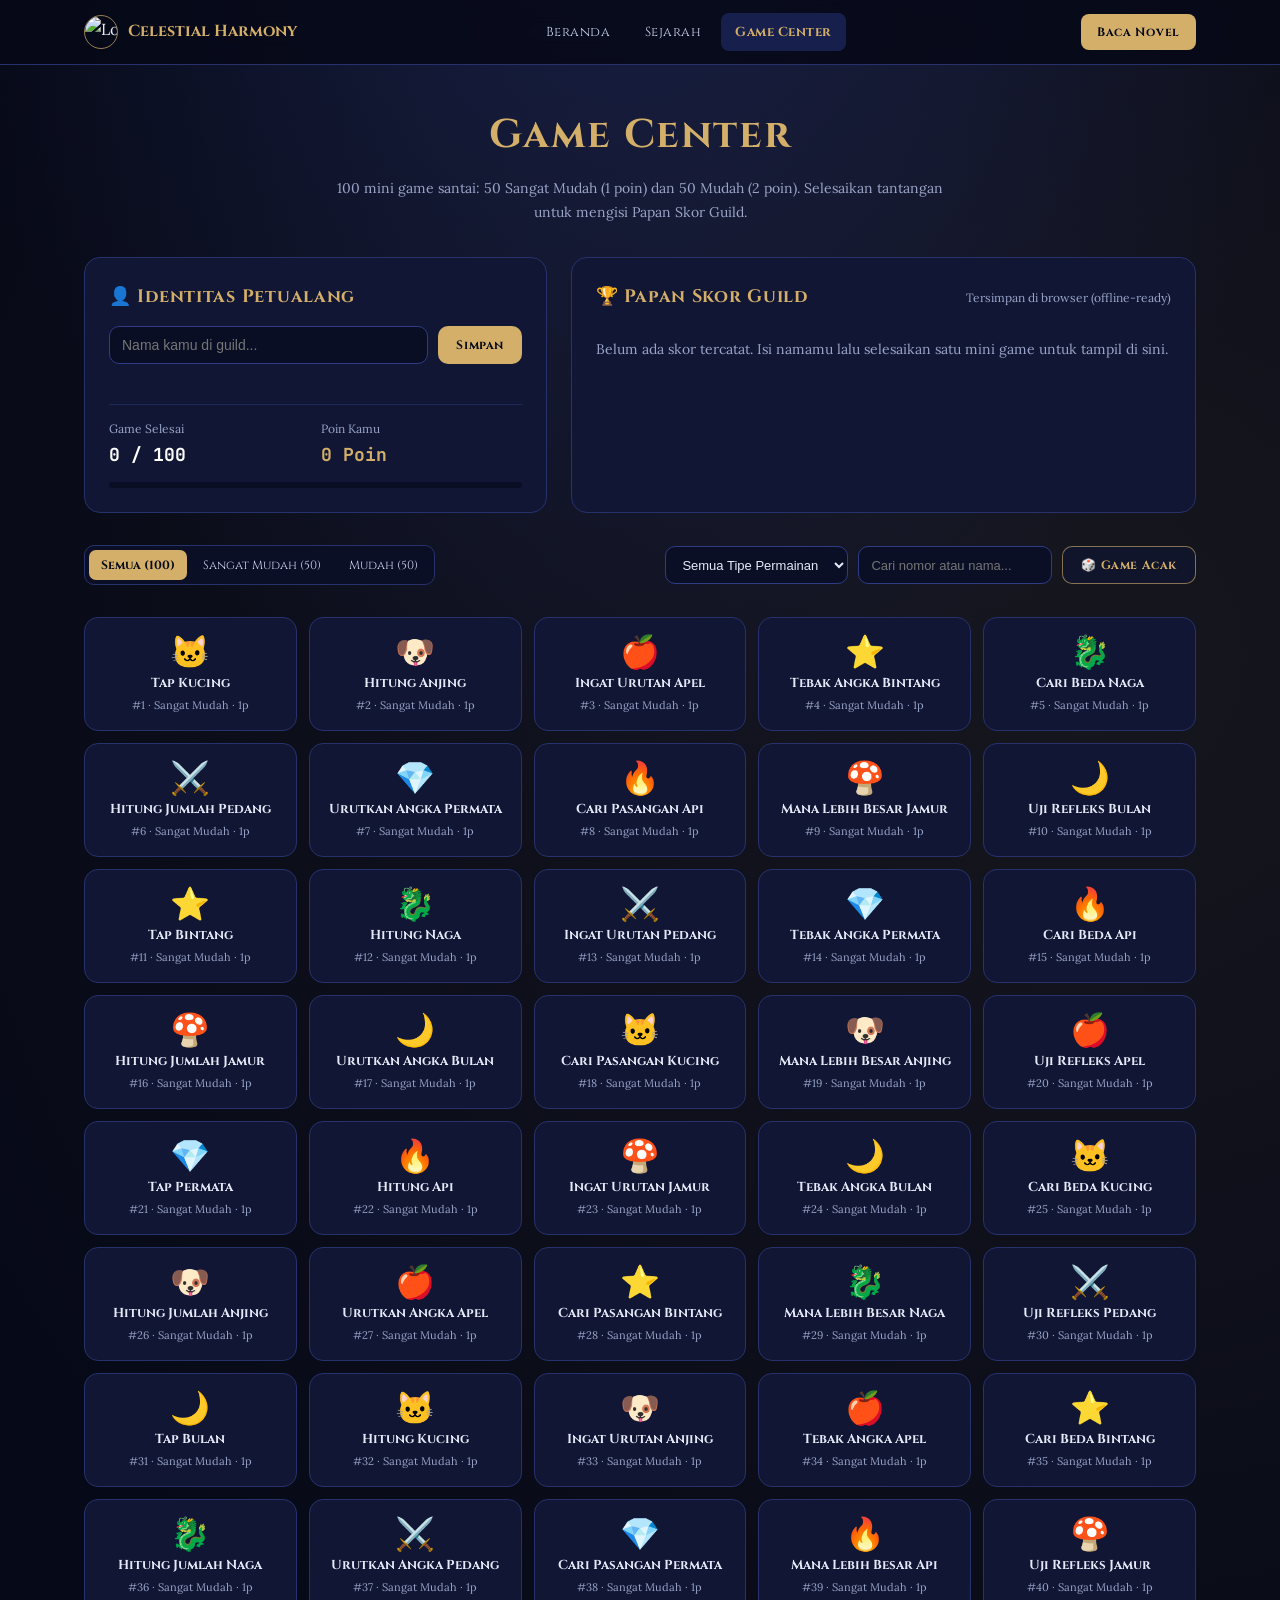
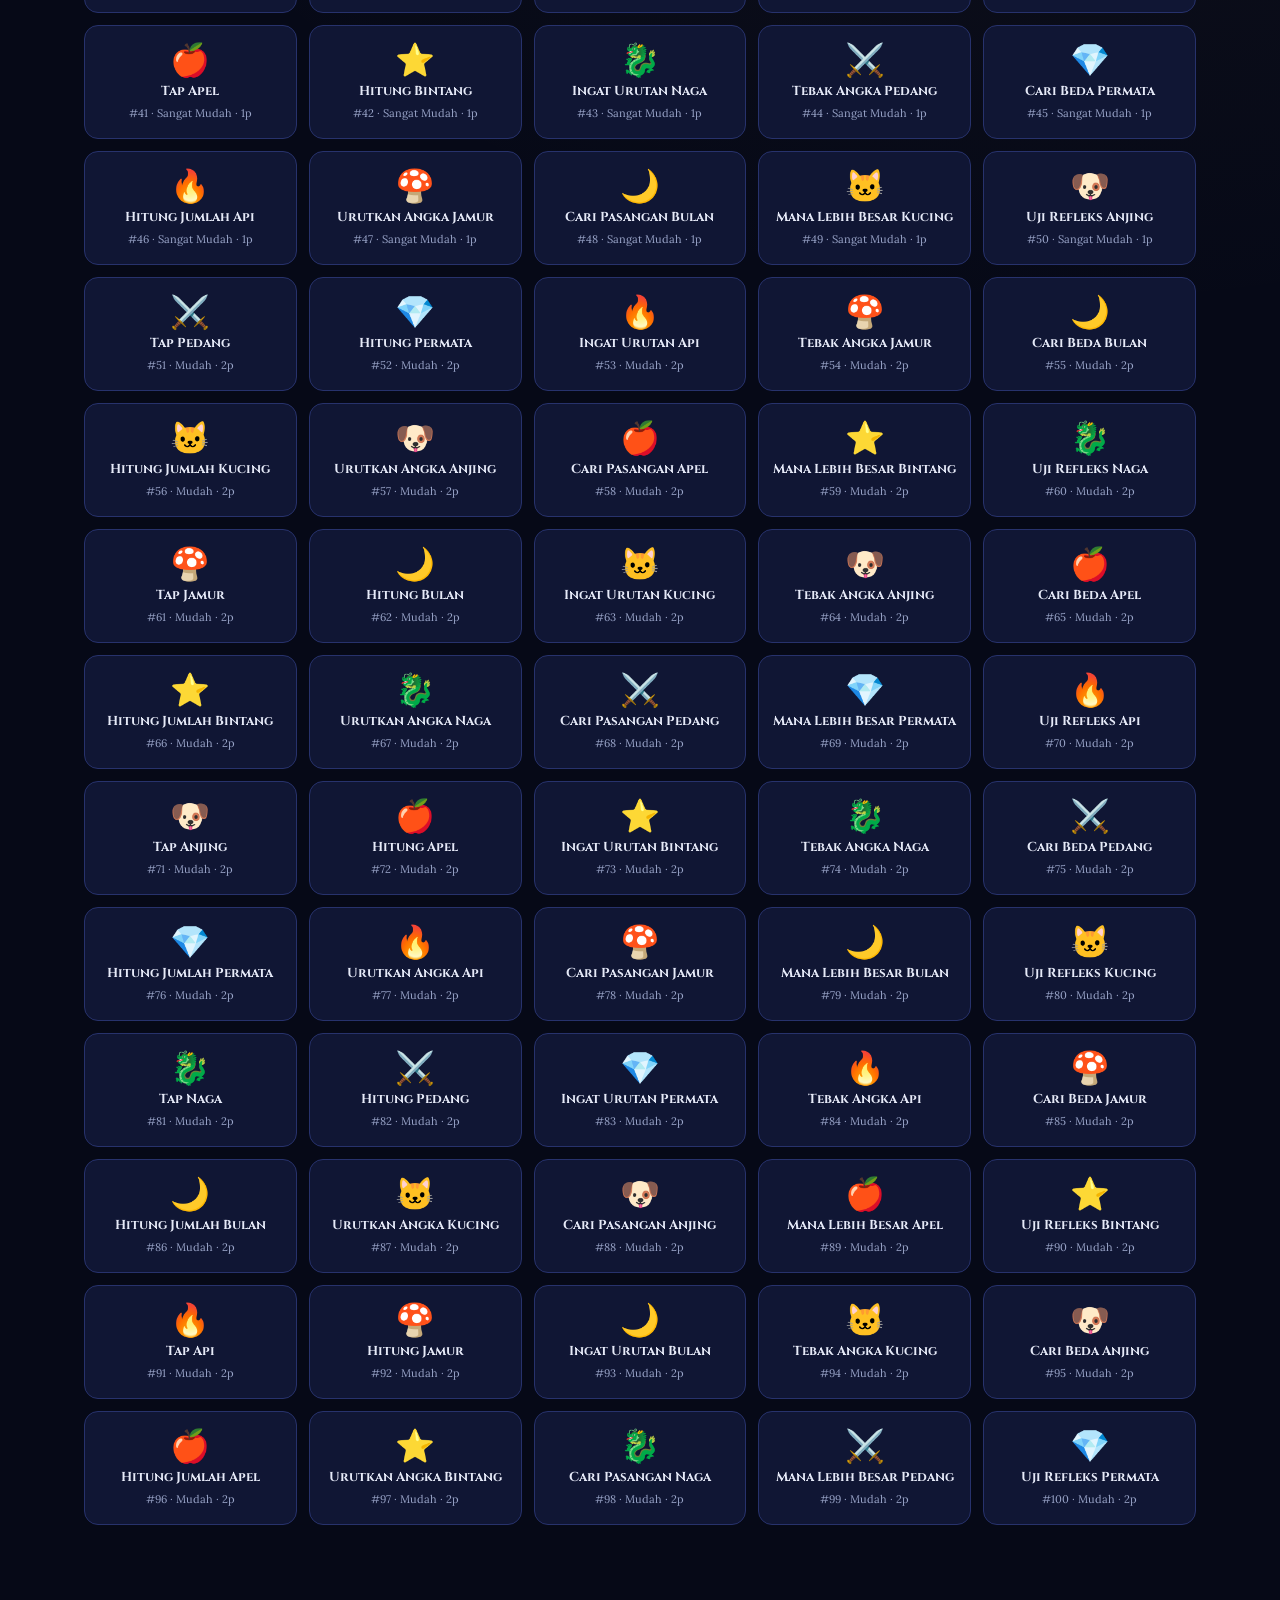
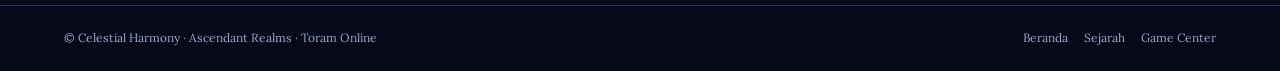
==== game.html @ ae1f5c90 "Add files via upload" ====
<!doctype html>
<html lang="id">
  <head>
    <meta charset="UTF-8" />
    <meta name="viewport" content="width=device-width, initial-scale=1.0" />
    <title>Game Center — Celestial Harmony</title>
    <meta
      name="description"
      content="Game Center Guild Celestial Harmony: 100 mini game santai, pelacakan progres, dan papan skor lokal."
    />
    <link rel="preconnect" href="https://fonts.googleapis.com" />
    <link rel="preconnect" href="https://fonts.gstatic.com" crossorigin />
    <link
      href="https://fonts.googleapis.com/css2?family=Cinzel:wght@600;700;800&family=Lora:ital,wght@0,400;0,500;0,600;1,400&family=JetBrains+Mono:wght@500;700&display=swap"
      rel="stylesheet"
    />
    <link rel="stylesheet" href="../style.css" />
    <link rel="stylesheet" href="game.css" />
  </head>
  <body>
    <canvas id="starfield-canvas" aria-hidden="true"></canvas>

    <header class="site-header">
      <div class="header-inner">
        <a href="../index.html" class="brand-link">
          <img
            src="../assets/logo.jpeg"
            alt="Logo Celestial Harmony"
            class="brand-logo"
          />
          <span class="brand-title">Celestial Harmony</span>
        </a>

        <nav class="main-nav" aria-label="Navigasi Utama">
          <a href="../index.html" class="nav-link">Beranda</a>
          <a href="../sejarah/sejarah.html" class="nav-link">Sejarah</a>
          <a href="game.html" class="nav-link active" aria-current="page">Game Center</a>
        </nav>

        <a href="../sejarah/sejarah.html" class="cta-header">Baca Novel</a>
      </div>
    </header>

    <main class="page-main">
      <div class="gc-container">
        <header class="gc-header">
          <h1>Game Center</h1>
          <p>
            100 mini game santai: 50 Sangat Mudah (1 poin) dan 50 Mudah (2 poin). Selesaikan
            tantangan untuk mengisi Papan Skor Guild.
          </p>
        </header>

        <!-- Identitas Petualang & Papan Skor Guild -->
        <section class="gc-top-grid" aria-label="Profil dan Papan Skor">
          <div class="panel-card gc-profile-panel">
            <h2>👤 Identitas Petualang</h2>
            <form id="player-form" class="player-form">
              <input
                id="player-input"
                type="text"
                maxlength="24"
                placeholder="Nama kamu di guild..."
                aria-label="Nama kamu di guild"
              />
              <button type="submit" class="btn-gold btn-sm">Simpan</button>
            </form>
            <p id="player-notice" class="player-notice"></p>

            <div class="gc-stats">
              <div>
                <span class="stat-label">Game Selesai</span>
                <strong id="stat-completed" class="stat-value">0 / 100</strong>
              </div>
              <div>
                <span class="stat-label">Poin Kamu</span>
                <strong id="stat-points" class="stat-value gold">0 Poin</strong>
              </div>
            </div>

            <div class="progress-track" aria-hidden="true">
              <div id="progress-fill" class="progress-fill"></div>
            </div>
          </div>

          <div class="panel-card gc-lb-panel">
            <div class="lb-head">
              <h2>🏆 Papan Skor Guild</h2>
              <span class="lb-sub">Tersimpan di browser (offline-ready)</span>
            </div>
            <div id="leaderboard-list" class="lb-list"></div>
          </div>
        </section>

        <!-- Toolbar Filter & Pencarian -->
        <section class="gc-toolbar" aria-label="Filter Mini Game">
          <div class="seg-tabs" role="tablist" aria-label="Filter Tingkat Kesulitan">
            <button type="button" class="seg-btn active" data-diff="all">Semua (100)</button>
            <button type="button" class="seg-btn" data-diff="very-easy">Sangat Mudah (50)</button>
            <button type="button" class="seg-btn" data-diff="easy">Mudah (50)</button>
          </div>

          <div class="filter-inputs">
            <select id="family-filter" aria-label="Filter tipe permainan">
              <option value="all">Semua Tipe Permainan</option>
            </select>

            <input
              id="search-input"
              type="text"
              placeholder="Cari nomor atau nama..."
              aria-label="Cari mini game"
            />

            <button id="btn-random-game" type="button" class="btn-outline btn-sm">
              🎲 Game Acak
            </button>
          </div>
        </section>

        <!-- Grid 100 Mini Game -->
        <section id="games-grid" class="games-grid" aria-label="Daftar 100 Mini Game"></section>
      </div>
    </main>

    <!-- Modal Mini Game -->
    <div
      id="game-modal"
      class="modal-backdrop hidden"
      role="dialog"
      aria-modal="true"
      aria-labelledby="modal-title"
    >
      <div class="modal-card">
        <div class="modal-head">
          <div>
            <h3 id="modal-title">Mini Game</h3>
            <p id="modal-meta"></p>
          </div>
          <button id="modal-close" type="button" class="modal-close-btn" aria-label="Tutup permainan">
            ✕
          </button>
        </div>
        <div id="modal-body" class="modal-body"></div>
      </div>
    </div>

    <footer class="site-footer">
      <div class="footer-inner">
        <span>© Celestial Harmony · Ascendant Realms · Toram Online</span>
        <div class="footer-links">
          <a href="../index.html">Beranda</a>
          <a href="../sejarah/sejarah.html">Sejarah</a>
          <a href="game.html">Game Center</a>
        </div>
      </div>
    </footer>

    <script src="game.js"></script>
  </body>
</html>
---- style.css ----
:root {
  --bg-deep: #060917;
  --bg-surface: #101634;
  --bg-surface-2: #161f4d;
  --bg-inset: #0a0e24;
  --gold: #d4af6a;
  --gold-soft: #ebd094;
  --indigo: #5b7bff;
  --border: #27326c;
  --border-strong: #3c4a9e;
  --text-main: #e6eaf8;
  --text-muted: #c9d3ee;
  --text-dim: #9aa5c9;
  --emerald: #34d399;
  --rose: #fb7185;
  --radius-md: 12px;
  --radius-lg: 16px;
}

*,
*::before,
*::after {
  box-sizing: border-box;
}

html {
  scroll-behavior: smooth;
  color-scheme: dark;
  background-color: var(--bg-deep);
  color: var(--text-main);
  font-family: "Lora", Georgia, serif;
}

body {
  margin: 0;
  min-height: 100vh;
  display: flex;
  flex-direction: column;
  background:
    radial-gradient(ellipse 80% 50% at 50% -10%, rgba(42, 58, 138, 0.45), transparent 70%),
    radial-gradient(circle at 85% 20%, rgba(212, 175, 106, 0.08), transparent 45%),
    var(--bg-deep) fixed;
  color: var(--text-main);
  line-height: 1.7;
  overflow-x: hidden;
}

h1, h2, h3, h4 {
  font-family: "Cinzel", Georgia, serif;
  letter-spacing: 0.04em;
  color: var(--gold);
  margin: 0;
}

p {
  margin: 0;
}

a {
  color: inherit;
  text-decoration: none;
}

button {
  font-family: inherit;
  cursor: pointer;
}

button:disabled {
  cursor: not-allowed;
  opacity: 0.45;
}

*:focus-visible {
  outline: 2px solid var(--gold);
  outline-offset: 2px;
}

/* Starfield Canvas */
#starfield-canvas {
  position: fixed;
  inset: 0;
  width: 100%;
  height: 100%;
  pointer-events: none;
  z-index: -10;
}

/* Top Bar Navigation (3 Zones) */
.site-header {
  position: sticky;
  top: 0;
  z-index: 40;
  border-bottom: 1px solid var(--border);
  background: rgba(6, 9, 23, 0.85);
  backdrop-filter: blur(12px);
}

.header-inner {
  max-width: 1152px;
  margin: 0 auto;
  padding: 0 20px;
  height: 64px;
  display: flex;
  align-items: center;
  justify-content: space-between;
  gap: 16px;
}

.brand-link {
  display: inline-flex;
  align-items: center;
  gap: 10px;
  white-space: nowrap;
  flex-shrink: 0;
}

.brand-logo {
  width: 34px;
  height: 34px;
  border-radius: 50%;
  object-fit: cover;
  border: 1px solid rgba(212, 175, 106, 0.7);
}

.brand-title {
  font-family: "Cinzel", Georgia, serif;
  font-size: 16px;
  font-weight: 700;
  color: var(--gold);
}

.main-nav {
  display: flex;
  align-items: center;
  gap: 6px;
}

.nav-link {
  padding: 8px 14px;
  border-radius: 8px;
  font-family: "Cinzel", Georgia, serif;
  font-size: 13px;
  letter-spacing: 0.04em;
  color: var(--text-muted);
  white-space: nowrap;
  flex-shrink: 0;
  transition: background-color 0.18s ease, color 0.18s ease;
}

.nav-link:hover {
  background: rgba(255, 255, 255, 0.05);
  color: #ffffff;
}

.nav-link.active {
  background: #17204d;
  color: var(--gold);
  font-weight: 700;
}

.cta-header {
  padding: 8px 16px;
  border-radius: 8px;
  background: var(--gold);
  color: #070a18;
  font-family: "Cinzel", Georgia, serif;
  font-size: 12px;
  font-weight: 700;
  letter-spacing: 0.06em;
  white-space: nowrap;
  flex-shrink: 0;
  transition: background-color 0.15s ease, transform 0.15s ease;
}

.cta-header:hover {
  background: #e5c484;
  transform: translateY(-1px);
}

/* Main Container */
.page-main {
  flex: 1;
  width: 100%;
  max-width: 1152px;
  margin: 0 auto;
  padding: 36px 20px 80px;
  animation: pageFadeIn 0.36s cubic-bezier(0.16, 1, 0.3, 1);
}

/* Shared Buttons & Divider */
.btn-gold {
  display: inline-flex;
  align-items: center;
  justify-content: center;
  gap: 8px;
  padding: 12px 24px;
  border-radius: 10px;
  border: none;
  background: var(--gold);
  color: #070a18;
  font-family: "Cinzel", Georgia, serif;
  font-size: 14px;
  font-weight: 700;
  letter-spacing: 0.05em;
  white-space: nowrap;
  transition: background-color 0.15s ease, transform 0.15s ease, box-shadow 0.2s ease;
}

.btn-gold:hover {
  background: #e5c484;
  transform: translateY(-1px);
  box-shadow: 0 8px 24px rgba(212, 175, 106, 0.22);
}

.btn-gold:active {
  transform: scale(0.98);
}

.btn-outline {
  display: inline-flex;
  align-items: center;
  justify-content: center;
  gap: 8px;
  padding: 12px 24px;
  border-radius: 10px;
  border: 1px solid rgba(212, 175, 106, 0.6);
  background: rgba(16, 22, 52, 0.65);
  color: var(--gold);
  font-family: "Cinzel", Georgia, serif;
  font-size: 14px;
  font-weight: 700;
  letter-spacing: 0.05em;
  white-space: nowrap;
  transition: border-color 0.15s ease, background-color 0.15s ease, transform 0.15s ease;
}

.btn-outline:hover {
  border-color: var(--gold);
  background: rgba(212, 175, 106, 0.1);
  transform: translateY(-1px);
}

.celestial-divider {
  display: flex;
  align-items: center;
  gap: 16px;
  margin: 64px 0;
  color: rgba(212, 175, 106, 0.65);
  font-size: 14px;
}

.celestial-divider::before,
.celestial-divider::after {
  content: "";
  flex: 1;
  height: 1px;
  background: linear-gradient(90deg, transparent, var(--border), transparent);
}

/* Hero Section (Page 1) */
.hero-grid {
  display: grid;
  grid-template-columns: 1.2fr 1fr;
  align-items: center;
  gap: 44px;
  padding-top: 12px;
}

.hero-eyebrow {
  font-size: 12px;
  letter-spacing: 0.22em;
  text-transform: uppercase;
  color: var(--text-dim);
  margin-bottom: 12px;
}

.hero-title {
  font-size: clamp(2.25rem, 4.4vw, 3.75rem);
  line-height: 1.12;
  text-shadow: 0 0 32px rgba(212, 175, 106, 0.22);
  margin-bottom: 16px;
}

.hero-desc {
  max-width: 58ch;
  font-size: 17px;
  color: var(--text-muted);
  margin-bottom: 28px;
}

.hero-actions {
  display: flex;
  flex-wrap: wrap;
  gap: 14px;
}

.hero-emblem-wrap {
  position: relative;
  display: flex;
  align-items: center;
  justify-content: center;
  padding: 20px;
}

.emblem-glow {
  position: absolute;
  width: 340px;
  height: 340px;
  border-radius: 50%;
  background: radial-gradient(circle, rgba(91, 123, 255, 0.24), transparent 70%);
  filter: blur(18px);
  pointer-events: none;
}

.astrolabe-ring {
  position: absolute;
  width: 356px;
  height: 356px;
  border-radius: 50%;
  border: 1px dashed rgba(212, 175, 106, 0.35);
  animation: slowSpin 42s linear infinite;
  pointer-events: none;
}

.astrolabe-inner {
  position: absolute;
  width: 324px;
  height: 324px;
  border-radius: 50%;
  border: 1px dotted rgba(91, 123, 255, 0.36);
  animation: slowSpin 60s linear infinite reverse;
  pointer-events: none;
}

.emblem-circle {
  position: relative;
  width: 300px;
  height: 300px;
  border-radius: 50%;
  overflow: hidden;
  border: 2px solid rgba(212, 175, 106, 0.78);
  background: var(--bg-surface);
  box-shadow: 0 0 60px rgba(91, 123, 255, 0.3);
  animation: floatSlow 6s ease-in-out infinite;
}

.emblem-circle img {
  width: 100%;
  height: 100%;
  object-fit: cover;
  display: block;
}

/* Section Headers */
.section-head {
  margin-bottom: 20px;
}

.section-head.center {
  text-align: center;
}

.section-head h2 {
  font-size: clamp(1.5rem, 2.6vw, 2rem);
  margin-bottom: 6px;
}

.section-head p {
  font-size: 14px;
  color: var(--text-dim);
  max-width: 640px;
}

.section-head.center p {
  margin: 0 auto;
}

/* Profil Pemimpin + Silsilah Guild */
.lineage-grid {
  display: grid;
  grid-template-columns: 1fr 1.35fr;
  gap: 28px;
  align-items: start;
}

.panel-card {
  background: var(--bg-surface);
  border: 1px solid var(--border);
  border-radius: var(--radius-lg);
  padding: 24px;
}

.profile-card {
  min-height: 232px;
  transition: opacity 0.2s ease, transform 0.2s ease;
}

.profile-card.switching {
  opacity: 0;
  transform: translateY(6px);
}

.profile-top {
  display: flex;
  align-items: flex-start;
  gap: 16px;
  margin-bottom: 16px;
}

.profile-crest {
  width: 60px;
  height: 60px;
  border-radius: 12px;
  border: 1px solid rgba(212, 175, 106, 0.7);
  background: linear-gradient(135deg, #1d2760, #0d1230);
  display: flex;
  align-items: center;
  justify-content: center;
  font-size: 28px;
  flex-shrink: 0;
  box-shadow: 0 0 24px rgba(212, 175, 106, 0.14);
}

.profile-name {
  font-size: 21px;
  margin-bottom: 4px;
}

.profile-role {
  font-size: 12px;
  color: var(--text-dim);
}

.profile-bio {
  font-size: 14px;
  color: var(--text-main);
  margin-bottom: 16px;
}

.profile-meta {
  border-top: 1px solid #1e2859;
  padding-top: 12px;
  font-size: 12px;
  color: var(--text-dim);
}

.profile-meta strong {
  color: var(--gold-soft);
}

.silsilah-tree {
  display: flex;
  flex-direction: column;
  align-items: center;
}

.tree-node {
  border: 1px solid #2d3a7c;
  background: #141b40;
  color: var(--text-main);
  border-radius: 12px;
  padding: 14px 18px;
  text-align: center;
  transition: transform 0.16s ease, border-color 0.16s ease, background-color 0.16s ease, box-shadow 0.2s ease;
}

.tree-node:hover {
  border-color: rgba(212, 175, 106, 0.65);
  transform: translateY(-2px);
}

.tree-node.active {
  border-color: var(--gold);
  background: #192358;
  box-shadow: 0 0 26px rgba(212, 175, 106, 0.2);
}

.tree-node.leader {
  min-width: 210px;
}

.tree-node-name {
  font-family: "Cinzel", Georgia, serif;
  font-size: 16px;
  font-weight: 700;
  color: var(--gold);
}

.tree-node.vice .tree-node-name {
  color: var(--text-main);
}

.tree-node.active .tree-node-name {
  color: var(--gold);
}

.tree-node-role {
  font-size: 12px;
  color: var(--text-dim);
  margin-top: 2px;
}

.silsilah-svg {
  width: 100%;
  height: 44px;
  display: block;
}

.tree-branch {
  width: 100%;
  display: grid;
  grid-template-columns: repeat(3, 1fr);
  gap: 14px;
}

@media (max-width: 720px) {
  .silsilah-svg {
    display: none;
  }
  .tree-branch {
    border-top: 1px solid var(--border-strong);
    padding-top: 18px;
  }
}

/* Cara Kerja Guild & 18 Divisi */
.steps-grid {
  display: grid;
  grid-template-columns: repeat(3, 1fr);
  gap: 18px;
  margin-bottom: 24px;
}

.step-card {
  background: var(--bg-surface);
  border: 1px solid var(--border);
  border-radius: 14px;
  padding: 22px;
  transition: border-color 0.18s ease, transform 0.18s ease;
}

.step-card:hover {
  border-color: var(--border-strong);
  transform: translateY(-2px);
}

.step-card h3 {
  font-size: 15px;
  margin-bottom: 8px;
}

.step-card p {
  font-size: 14px;
  color: var(--text-muted);
}

.workflow-diagram {
  background: var(--bg-surface);
  border: 1px solid var(--border);
  border-radius: var(--radius-lg);
  padding: 28px;
}

.command-pair {
  display: flex;
  justify-content: center;
  gap: 16px;
}

.command-box {
  border: 1px solid var(--border-strong);
  background: var(--bg-surface-2);
  border-radius: 10px;
  padding: 8px 18px;
  text-align: center;
}

.command-box.primary {
  border-color: rgba(212, 175, 106, 0.7);
}

.command-box strong {
  display: block;
  font-family: "Cinzel", Georgia, serif;
  font-size: 12px;
  color: var(--gold);
}

.command-box span {
  font-size: 12px;
  color: var(--text-dim);
}

.workflow-stem {
  width: 1px;
  height: 22px;
  background: var(--border-strong);
  margin: 0 auto;
}

.recruiter-wrap {
  border-top: 1px solid var(--border-strong);
  padding-top: 18px;
}

.recruiter-hint {
  text-align: center;
  font-size: 12px;
  color: var(--text-dim);
  margin-bottom: 16px;
}

.recruiter-grid {
  display: grid;
  grid-template-columns: repeat(9, minmax(0, 1fr));
  gap: 10px;
  margin-bottom: 22px;
}

.recruiter-btn {
  display: flex;
  flex-direction: column;
  align-items: center;
  gap: 4px;
  border: 1px solid var(--border);
  background: #0b1028;
  color: var(--text-main);
  border-radius: 12px;
  padding: 11px 6px;
  transition: transform 0.16s ease, border-color 0.16s ease, background-color 0.16s ease, box-shadow 0.18s ease;
}

.recruiter-btn:hover {
  border-color: rgba(212, 175, 106, 0.65);
  transform: translateY(-2px);
}

.recruiter-btn.active {
  border-color: var(--gold);
  background: #1b255b;
  box-shadow: 0 0 18px rgba(212, 175, 106, 0.18);
  transform: translateY(-2px);
}

.recruiter-trumpet {
  font-size: 18px;
  line-height: 1;
}

.recruiter-label {
  font-family: "Cinzel", Georgia, serif;
  font-size: 11px;
  font-weight: 700;
}

.recruiter-status {
  font-size: 10px;
  color: var(--text-dim);
}

.division-detail {
  max-width: 780px;
  margin: 0 auto;
  border-radius: 14px;
  border: 1px solid #2f3b85;
  background: var(--bg-inset);
  padding: 20px;
  transition: opacity 0.18s ease, transform 0.18s ease;
}

.division-detail.switching {
  opacity: 0;
  transform: translateY(5px);
}

.division-detail-head {
  display: flex;
  flex-wrap: wrap;
  align-items: center;
  justify-content: space-between;
  gap: 8px;
  border-bottom: 1px solid #1e2859;
  padding-bottom: 12px;
  margin-bottom: 14px;
}

.division-detail-head h3 {
  font-size: 16px;
}

.division-captain {
  font-size: 12px;
  color: var(--text-dim);
}

.division-members {
  display: grid;
  grid-template-columns: repeat(3, 1fr);
  gap: 12px;
}

.member-slot {
  display: flex;
  align-items: center;
  gap: 8px;
  border-radius: 10px;
  border: 1px solid #232d63;
  background: var(--bg-surface);
  padding: 10px 14px;
  font-size: 14px;
  color: #8995ba;
}

.member-slot.filled {
  border-color: rgba(212, 175, 106, 0.65);
  background: #151e49;
  color: var(--text-main);
  font-weight: 600;
}

/* Portal Cards to Page 2 & Page 3 */
.portal-grid {
  display: grid;
  grid-template-columns: repeat(2, 1fr);
  gap: 20px;
}

.portal-card {
  display: flex;
  align-items: center;
  justify-content: space-between;
  gap: 16px;
  background: var(--bg-surface);
  border: 1px solid var(--border);
  border-radius: var(--radius-lg);
  padding: 24px;
  transition: border-color 0.2s ease, transform 0.2s ease, box-shadow 0.2s ease;
}

.portal-card:hover {
  border-color: rgba(212, 175, 106, 0.7);
  transform: translateY(-3px);
  box-shadow: 0 12px 28px rgba(0, 0, 0, 0.35);
}

.portal-card h3 {
  font-size: 18px;
  margin-bottom: 6px;
}

.portal-card p {
  font-size: 14px;
  color: var(--text-muted);
}

.portal-arrow {
  font-size: 22px;
  color: var(--gold);
  transition: transform 0.2s ease;
}

.portal-card:hover .portal-arrow {
  transform: translateX(4px);
}

/* Footer */
.site-footer {
  border-top: 1px solid #252f66;
  padding: 22px 20px;
}

.footer-inner {
  max-width: 1152px;
  margin: 0 auto;
  display: flex;
  flex-wrap: wrap;
  align-items: center;
  justify-content: space-between;
  gap: 12px;
  font-size: 12px;
  color: var(--text-dim);
}

.footer-links {
  display: flex;
  gap: 16px;
}

.footer-links a:hover {
  color: var(--gold);
}

/* Animations */
@keyframes pageFadeIn {
  from {
    opacity: 0;
    transform: translateY(10px);
  }
  to {
    opacity: 1;
    transform: translateY(0);
  }
}

@keyframes floatSlow {
  0%, 100% {
    transform: translateY(0px);
  }
  50% {
    transform: translateY(-8px);
  }
}

@keyframes slowSpin {
  to {
    transform: rotate(360deg);
  }
}

/* Responsive */
@media (max-width: 960px) {
  .hero-grid,
  .lineage-grid {
    grid-template-columns: 1fr;
  }
  .hero-emblem-wrap {
    order: -1;
  }
  .hero-content {
    text-align: center;
  }
  .hero-desc {
    margin-left: auto;
    margin-right: auto;
  }
  .hero-actions {
    justify-content: center;
  }
  .recruiter-grid {
    grid-template-columns: repeat(6, minmax(0, 1fr));
  }
}

@media (max-width: 720px) {
  .cta-header {
    display: none;
  }
  .steps-grid,
  .tree-branch,
  .division-members,
  .portal-grid {
    grid-template-columns: 1fr;
  }
  .recruiter-grid {
    grid-template-columns: repeat(3, minmax(0, 1fr));
  }
  .emblem-circle {
    width: 240px;
    height: 240px;
  }
  .astrolabe-ring {
    width: 280px;
    height: 280px;
  }
  .astrolabe-inner {
    width: 256px;
    height: 256px;
  }
}

@media (prefers-reduced-motion: reduce) {
  html {
    scroll-behavior: auto;
  }
  .emblem-circle,
  .astrolabe-ring,
  .page-main {
    animation: none !important;
  }
  * {
    transition-duration: 0.01ms !important;
  }
}
---- game.css ----
.gc-container {
  display: flex;
  flex-direction: column;
  gap: 32px;
}

.gc-header {
  text-align: center;
}

.gc-header h1 {
  font-size: clamp(1.85rem, 3.5vw, 2.5rem);
  margin-bottom: 8px;
}

.gc-header p {
  max-width: 640px;
  margin: 0 auto;
  font-size: 14px;
  color: var(--text-dim);
}

/* Top Profile & Leaderboard Grid */
.gc-top-grid {
  display: grid;
  grid-template-columns: 1fr 1.35fr;
  gap: 24px;
  align-items: stretch;
}

.gc-profile-panel h2,
.gc-lb-panel h2 {
  font-size: 18px;
  margin-bottom: 14px;
}

.player-form {
  display: flex;
  gap: 10px;
}

.player-form input {
  flex: 1;
  min-width: 0;
  border-radius: 10px;
  border: 1px solid #2f3b85;
  background: var(--bg-inset);
  padding: 10px 12px;
  font-size: 14px;
  color: #ffffff;
}

.player-form input:focus {
  border-color: var(--gold);
  outline: none;
}

.btn-sm {
  padding: 10px 18px;
  font-size: 12px;
}

.player-notice {
  min-height: 18px;
  margin-top: 8px;
  font-size: 12px;
  color: var(--text-muted);
}

.gc-stats {
  display: grid;
  grid-template-columns: repeat(2, 1fr);
  gap: 12px;
  border-top: 1px solid #1e2859;
  margin-top: 14px;
  padding-top: 14px;
}

.stat-label {
  display: block;
  font-size: 12px;
  color: var(--text-dim);
}

.stat-value {
  font-family: "JetBrains Mono", monospace;
  font-size: 18px;
  color: #ffffff;
}

.stat-value.gold {
  color: var(--gold);
}

.progress-track {
  margin-top: 12px;
  height: 6px;
  width: 100%;
  border-radius: 99px;
  background: var(--bg-inset);
  overflow: hidden;
}

.progress-fill {
  height: 100%;
  width: 0%;
  border-radius: 99px;
  background: linear-gradient(90deg, var(--indigo), var(--gold));
  transition: width 0.35s cubic-bezier(0.16, 1, 0.3, 1);
}

.lb-head {
  display: flex;
  flex-wrap: wrap;
  align-items: baseline;
  justify-content: space-between;
  gap: 8px;
}

.lb-sub {
  font-size: 12px;
  color: var(--text-dim);
}

.lb-list {
  display: flex;
  flex-direction: column;
}

.lb-row {
  display: flex;
  align-items: center;
  justify-content: space-between;
  padding: 9px 8px;
  border-radius: 6px;
  border-bottom: 1px solid #1e2859;
  font-size: 14px;
}

.lb-row.self {
  background: rgba(26, 36, 88, 0.8);
}

.lb-row.self .lb-name {
  color: var(--gold);
}

.lb-row:last-child {
  border-bottom: none;
}

.lb-left {
  display: flex;
  align-items: center;
  gap: 12px;
  min-width: 0;
}

.lb-rank {
  font-family: "JetBrains Mono", monospace;
  font-size: 12px;
  color: var(--text-dim);
  width: 28px;
}

.lb-name {
  font-weight: 600;
  color: var(--text-main);
  overflow: hidden;
  text-overflow: ellipsis;
  white-space: nowrap;
}

.lb-right {
  display: flex;
  align-items: center;
  gap: 14px;
  font-family: "JetBrains Mono", monospace;
  font-size: 12px;
  flex-shrink: 0;
}

.lb-games {
  color: var(--text-dim);
}

.lb-pts {
  font-weight: 700;
  color: var(--gold);
}

.lb-empty {
  font-size: 14px;
  color: var(--text-dim);
  padding: 12px 0;
}

/* Filter Toolbar */
.gc-toolbar {
  display: flex;
  flex-wrap: wrap;
  align-items: center;
  justify-content: space-between;
  gap: 12px;
}

.seg-tabs {
  display: inline-flex;
  flex-wrap: wrap;
  gap: 4px;
  padding: 4px;
  border-radius: 10px;
  border: 1px solid var(--border);
  background: #0b0f26;
}

.seg-btn {
  border: none;
  background: transparent;
  color: var(--text-muted);
  font-family: "Cinzel", Georgia, serif;
  font-size: 12px;
  padding: 7px 12px;
  border-radius: 7px;
  transition: background-color 0.15s ease, color 0.15s ease;
}

.seg-btn:hover {
  color: #ffffff;
}

.seg-btn.active {
  background: var(--gold);
  color: #070a18;
  font-weight: 700;
}

.filter-inputs {
  display: flex;
  flex-wrap: wrap;
  gap: 10px;
}

.filter-inputs select,
.filter-inputs input {
  border-radius: 10px;
  border: 1px solid #2f3b85;
  background: #0b0f26;
  color: var(--text-main);
  padding: 8px 12px;
  font-size: 13px;
}

.filter-inputs select:focus,
.filter-inputs input:focus {
  border-color: var(--gold);
  outline: none;
}

/* 100 Mini Games Grid */
.games-grid {
  display: grid;
  grid-template-columns: repeat(5, minmax(0, 1fr));
  gap: 12px;
}

.game-card {
  display: flex;
  flex-direction: column;
  align-items: center;
  text-align: center;
  gap: 6px;
  padding: 18px 12px;
  border-radius: 14px;
  border: 1px solid var(--border);
  background: var(--bg-surface);
  color: var(--text-main);
  transition: transform 0.18s ease, border-color 0.18s ease, box-shadow 0.2s ease, background-color 0.18s ease;
}

.game-card:hover {
  transform: translateY(-3px);
  border-color: var(--gold);
  box-shadow: 0 10px 24px rgba(212, 175, 106, 0.12);
}

.game-card:active {
  transform: scale(0.97);
}

.game-card.done {
  border-color: rgba(52, 211, 153, 0.45);
  background: #101c3a;
}

.game-icon {
  font-size: 32px;
  line-height: 1;
  transition: transform 0.2s ease;
}

.game-card:hover .game-icon {
  transform: scale(1.12);
}

.game-name {
  font-family: "Cinzel", Georgia, serif;
  font-size: 13px;
  font-weight: 700;
  width: 100%;
  overflow: hidden;
  text-overflow: ellipsis;
  white-space: nowrap;
}

.game-meta {
  font-size: 11px;
  color: var(--text-dim);
}

.game-done-badge {
  margin-top: 2px;
  font-size: 11px;
  font-weight: 600;
  color: var(--emerald);
}

.empty-state {
  grid-column: 1 / -1;
  background: var(--bg-surface);
  border: 1px solid var(--border);
  border-radius: 14px;
  padding: 32px;
  text-align: center;
  color: var(--text-dim);
}

/* Modal */
.modal-backdrop {
  position: fixed;
  inset: 0;
  z-index: 60;
  display: flex;
  align-items: center;
  justify-content: center;
  padding: 16px;
  background: rgba(4, 6, 16, 0.85);
  backdrop-filter: blur(5px);
  animation: modalFade 0.18s ease;
}

.modal-backdrop.hidden {
  display: none;
}

.modal-card {
  width: 100%;
  max-width: 520px;
  border-radius: 18px;
  border: 1px solid #2f3b85;
  background: linear-gradient(180deg, #131b42, #0d122e);
  padding: 24px;
  box-shadow: 0 24px 60px rgba(0, 0, 0, 0.65);
  animation: modalPop 0.22s cubic-bezier(0.16, 1, 0.3, 1);
}

.modal-head {
  display: flex;
  align-items: flex-start;
  justify-content: space-between;
  gap: 12px;
  border-bottom: 1px solid #1e2859;
  padding-bottom: 14px;
}

.modal-head h3 {
  font-size: 19px;
}

.modal-head p {
  font-size: 12px;
  color: var(--text-dim);
  margin-top: 2px;
}

.modal-close-btn {
  border-radius: 8px;
  border: 1px solid #2f3b85;
  background: transparent;
  color: var(--text-muted);
  padding: 6px 10px;
  font-size: 14px;
}

.modal-close-btn:hover {
  border-color: var(--gold);
  color: #ffffff;
}

.modal-body {
  padding-top: 20px;
  text-align: center;
}

/* Engine UI */
.engine-bar {
  display: flex;
  justify-content: space-between;
  align-items: center;
  font-size: 13px;
  color: var(--text-muted);
  margin-bottom: 16px;
}

.engine-mono {
  font-family: "JetBrains Mono", monospace;
  font-weight: 700;
  color: var(--gold);
}

.tap-arena {
  position: relative;
  height: 280px;
  width: 100%;
  overflow: hidden;
  border-radius: 14px;
  border: 1px solid var(--border);
  background: var(--bg-inset);
}

.tap-target {
  position: absolute;
  display: flex;
  align-items: center;
  justify-content: center;
  border-radius: 50%;
  border: 1px solid rgba(212, 175, 106, 0.65);
  background: #1a2459;
  font-size: 28px;
  box-shadow: 0 6px 18px rgba(0, 0, 0, 0.35);
  transition: transform 0.1s ease;
}

.tap-target:active {
  transform: scale(0.9);
}

.quiz-prompt {
  border-radius: 14px;
  border: 1px solid var(--border);
  background: var(--bg-inset);
  padding: 28px 16px;
  font-size: 28px;
  font-weight: 700;
  color: var(--text-main);
  margin-bottom: 18px;
}

.option-row {
  display: flex;
  flex-wrap: wrap;
  justify-content: center;
  gap: 12px;
}

.option-btn {
  min-width: 84px;
  border-radius: 10px;
  border: 1px solid var(--border-strong);
  background: var(--bg-surface-2);
  color: #ffffff;
  padding: 12px 18px;
  font-family: "JetBrains Mono", monospace;
  font-size: 18px;
  font-weight: 700;
  transition: border-color 0.15s ease, background-color 0.15s ease;
}

.option-btn:hover {
  border-color: var(--gold);
  background: #1e2a66;
}

.seq-stage {
  height: 92px;
  display: flex;
  align-items: center;
  justify-content: center;
  border-radius: 14px;
  border: 1px solid var(--border);
  background: var(--bg-inset);
  font-size: 44px;
  margin-bottom: 16px;
}

.grid-4 {
  display: grid;
  grid-template-columns: repeat(4, 1fr);
  gap: 10px;
}

.grid-3 {
  display: grid;
  grid-template-columns: repeat(3, 1fr);
  gap: 10px;
}

.cell-btn {
  border-radius: 10px;
  border: 1px solid var(--border-strong);
  background: var(--bg-surface-2);
  color: #ffffff;
  padding: 14px 8px;
  font-size: 24px;
  transition: border-color 0.15s ease, background-color 0.15s ease;
}

.cell-btn:hover:not(:disabled) {
  border-color: var(--gold);
}

.cell-btn.cleared {
  border-color: transparent;
  background: transparent;
  color: transparent;
}

.cell-btn.wrong {
  border-color: var(--rose);
  background: rgba(159, 18, 57, 0.55);
}

.cell-btn.matched {
  border-color: rgba(52, 211, 153, 0.55);
  background: rgba(6, 78, 59, 0.45);
}

.cell-btn.open {
  border-color: var(--gold);
  background: #1e2a66;
}

.guess-form {
  display: flex;
  justify-content: center;
  gap: 12px;
  margin: 18px 0;
}

.guess-input {
  width: 112px;
  border-radius: 10px;
  border: 1px solid var(--border-strong);
  background: var(--bg-inset);
  color: #ffffff;
  padding: 10px;
  text-align: center;
  font-family: "JetBrains Mono", monospace;
  font-size: 20px;
  font-weight: 700;
}

.reflex-pad {
  width: 100%;
  height: 190px;
  border-radius: 14px;
  border: 1px solid #9f1239;
  background: rgba(76, 5, 25, 0.9);
  color: #ffe4e6;
  font-family: "Cinzel", Georgia, serif;
  font-size: 18px;
  font-weight: 700;
  transition: background-color 0.15s ease, border-color 0.15s ease;
}

.reflex-pad.ready {
  border-color: #34d399;
  background: #047857;
  color: #ffffff;
}

.reflex-pad.early {
  border-color: #fbbf24;
  background: rgba(120, 53, 15, 0.85);
  color: #fef3c7;
}

.result-box {
  padding: 12px 0;
  display: flex;
  flex-direction: column;
  align-items: center;
  gap: 12px;
}

.result-icon {
  font-size: 46px;
  line-height: 1;
}

.result-box h4 {
  font-size: 24px;
}

.result-summary {
  font-size: 15px;
  color: var(--text-main);
}

.result-sub {
  font-size: 12px;
  color: var(--text-dim);
}

.result-actions {
  display: flex;
  flex-wrap: wrap;
  justify-content: center;
  gap: 12px;
  margin-top: 8px;
}

@keyframes modalFade {
  from { opacity: 0; }
  to { opacity: 1; }
}

@keyframes modalPop {
  from {
    opacity: 0;
    transform: translateY(10px) scale(0.95);
  }
  to {
    opacity: 1;
    transform: translateY(0) scale(1);
  }
}

@media (max-width: 960px) {
  .gc-top-grid {
    grid-template-columns: 1fr;
  }
  .games-grid {
    grid-template-columns: repeat(3, minmax(0, 1fr));
  }
}

@media (max-width: 600px) {
  .games-grid {
    grid-template-columns: repeat(2, minmax(0, 1fr));
  }
}
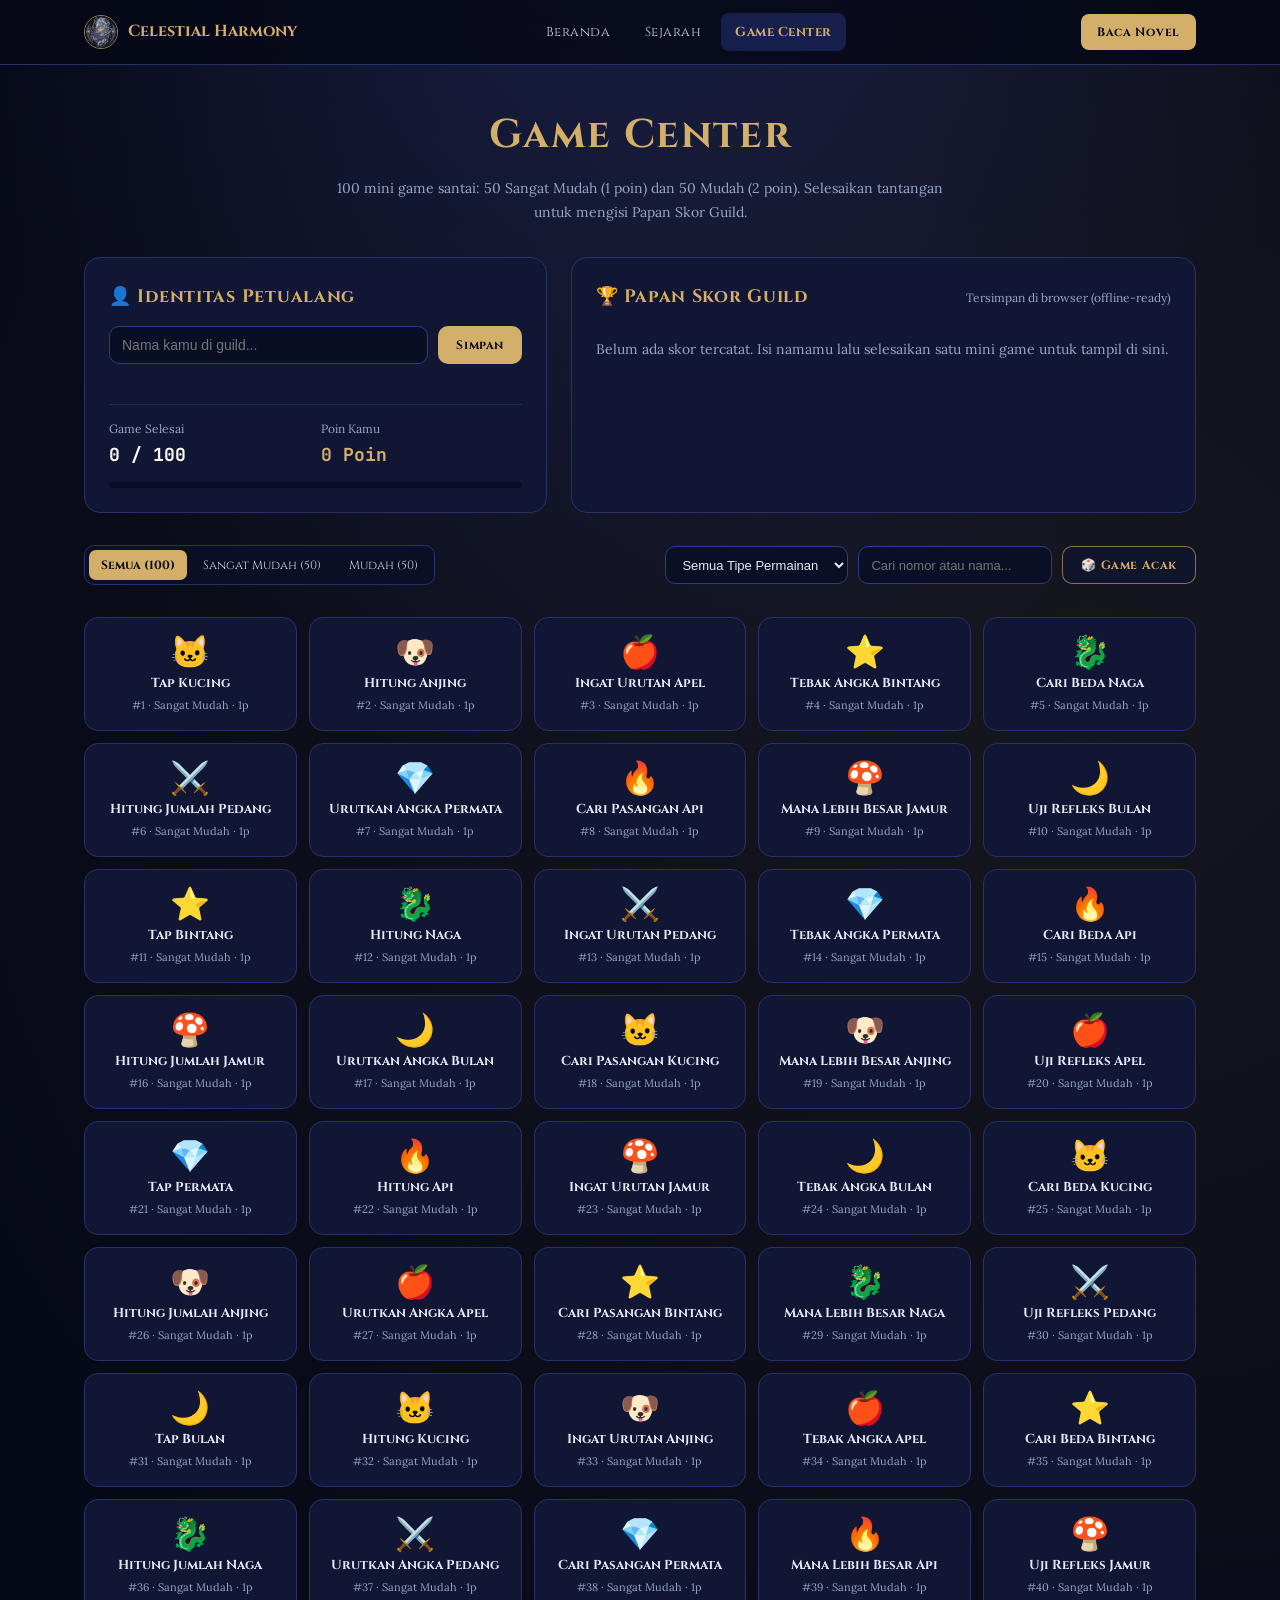
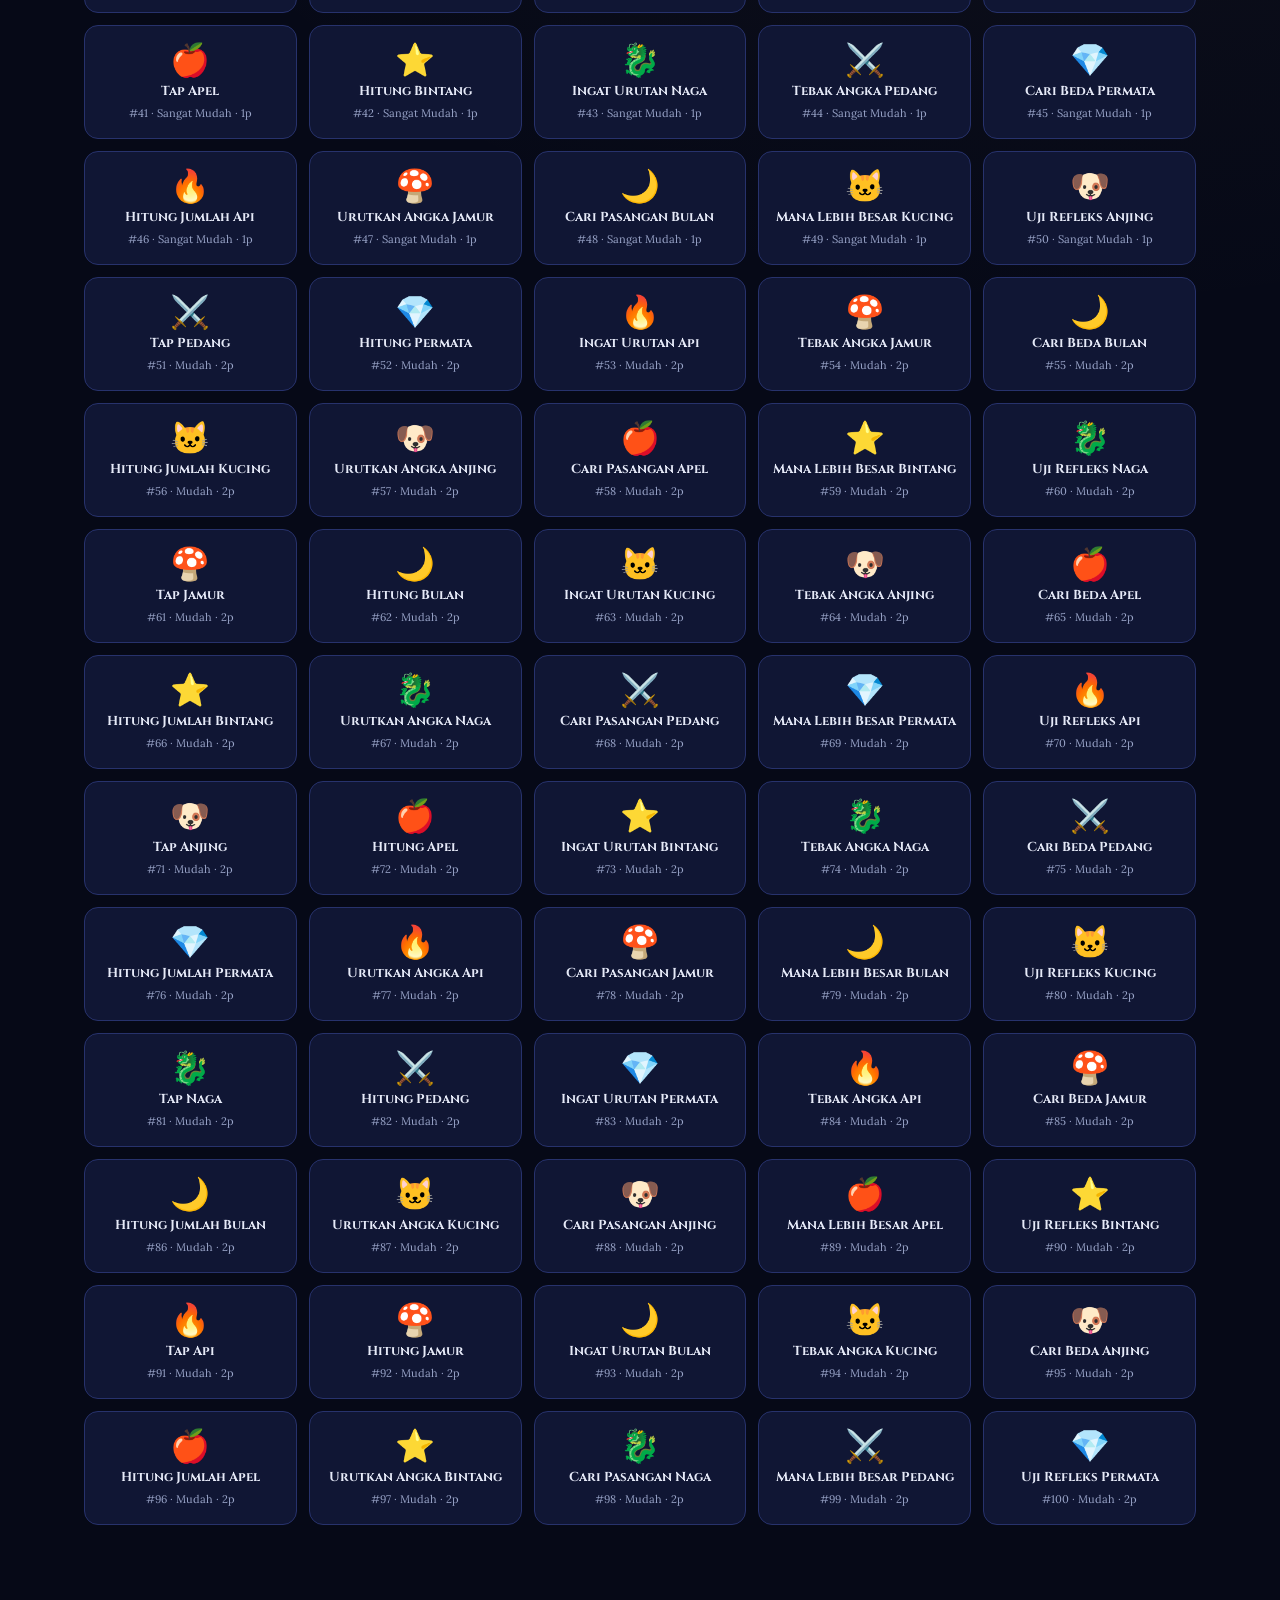
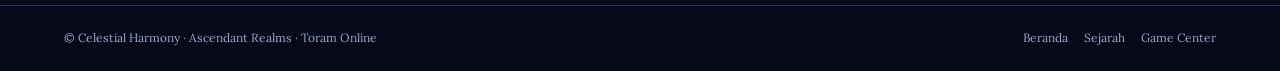
==== commit 8fc13cdb: "Update game.html" ====
--- a/game.html
+++ b/game.html
@@ -14,7 +14,7 @@
       href="https://fonts.googleapis.com/css2?family=Cinzel:wght@600;700;800&family=Lora:ital,wght@0,400;0,500;0,600;1,400&family=JetBrains+Mono:wght@500;700&display=swap"
       rel="stylesheet"
     />
-    <link rel="stylesheet" href="../style.css" />
+    <link rel="stylesheet" href="style.css" />
     <link rel="stylesheet" href="game.css" />
   </head>
   <body>
@@ -22,9 +22,9 @@
 
     <header class="site-header">
       <div class="header-inner">
-        <a href="../index.html" class="brand-link">
+        <a href="index.html" class="brand-link">
           <img
-            src="../assets/logo.jpeg"
+            src="logo.jpeg"
             alt="Logo Celestial Harmony"
             class="brand-logo"
           />
@@ -32,12 +32,12 @@
         </a>
 
         <nav class="main-nav" aria-label="Navigasi Utama">
-          <a href="../index.html" class="nav-link">Beranda</a>
-          <a href="../sejarah/sejarah.html" class="nav-link">Sejarah</a>
+          <a href="index.html" class="nav-link">Beranda</a>
+          <a href="sejarah.html" class="nav-link">Sejarah</a>
           <a href="game.html" class="nav-link active" aria-current="page">Game Center</a>
         </nav>
 
-        <a href="../sejarah/sejarah.html" class="cta-header">Baca Novel</a>
+        <a href="sejarah.html" class="cta-header">Baca Novel</a>
       </div>
     </header>
 
